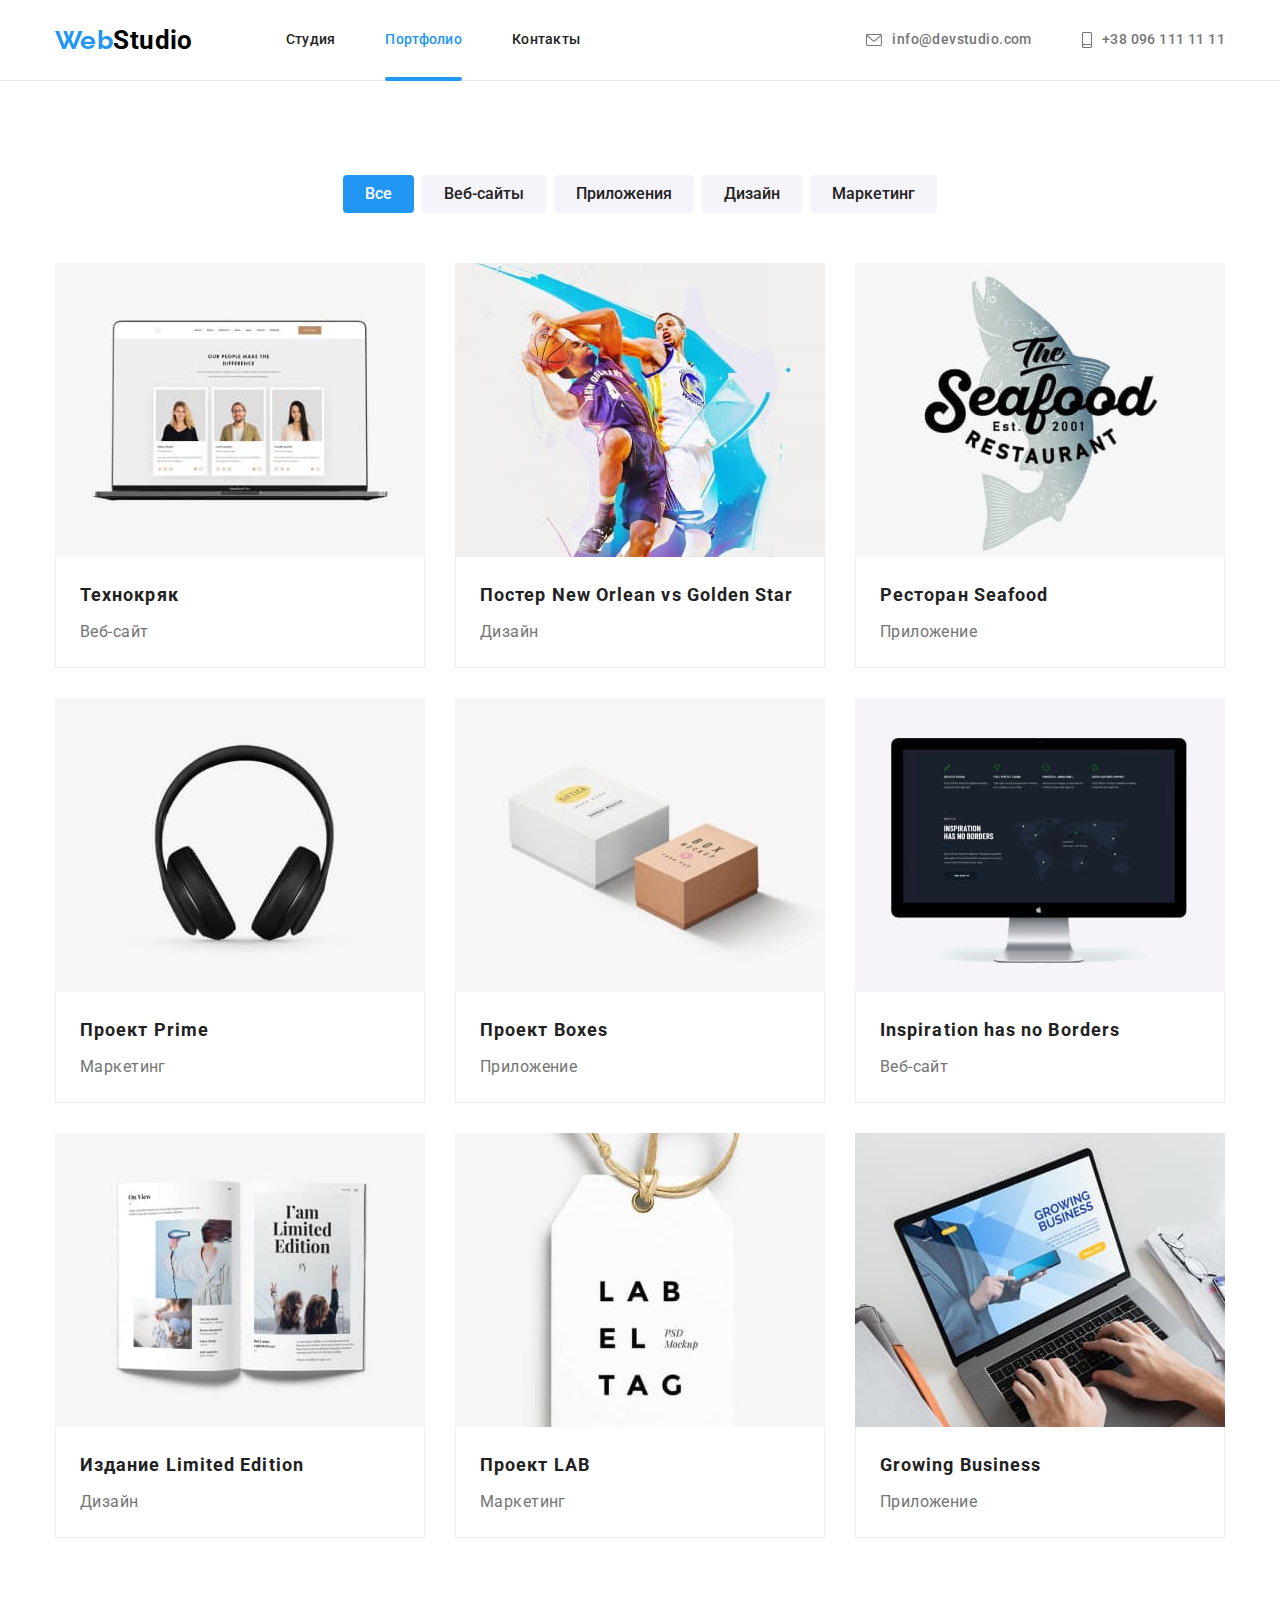
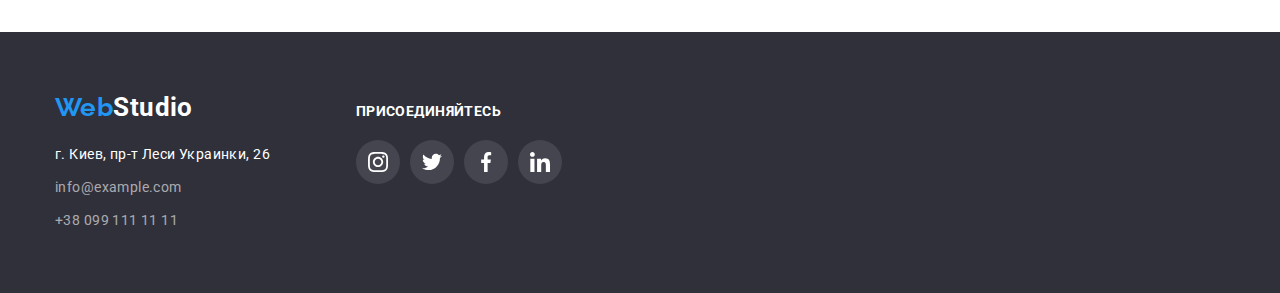
==== portfolio.html @ de64596e "Структура HW-5" ====
<!DOCTYPE html>
<html lang="ru">
  <head>
    <meta charset="UTF-8" />
    <meta http-equiv="X-UA-Compatible" content="IE=edge" />
    <meta name="viewport" content="width=device-width, initial-scale=1.0" />
    <title>Portfolio</title>
    <link rel="preconnect" href="https://fonts.googleapis.com" />
    <link rel="preconnect" href="https://fonts.gstatic.com" crossorigin />
    <link
      href="https://fonts.googleapis.com/css2?family=Raleway:wght@700&family=Roboto:wght@400;500;700;900&display=swap"
      rel="stylesheet"
    />
    <link
      rel="stylesheet"
      href="https://cdnjs.cloudflare.com/ajax/libs/modern-normalize/1.1.0/modern-normalize.min.css"
    />
    <link rel="stylesheet" href="./style.css" />
  </head>
  <body>
    <header class="header">
      <div class="container header-pages">
        <nav class="menu-nav">
          <a href="" class="logo link">Web<span class="header-logo">Studio</span></a>
          <ul class="site-nav list">
            <li class="item"><a href="./index.html" class="site-nav-link link">Студия</a></li>
            <li class="item active">
              <a href="" class="site-nav-link link active">Портфолио</a>
            </li>
            <li class="item"><a href="" class="site-nav-link link">Контакты</a></li>
          </ul>
        </nav>
        <ul class="header-contacts-nav list">
          <li class="item">
            <a href="mailto:info@devstudio.com" class="header-contacts-nav-link link">
              <svg class="header-icon" width="16" height="12">
                <use href="./images/sprite.svg#icon-envelope"></use>
              </svg>
              info@devstudio.com</a
            >
          </li>
          <li class="item">
            <a href="tel:+380961111111" class="header-contacts-nav-link link">
              <svg class="header-icon" width="10" height="16">
                <use href="./images/sprite.svg#icon-smartphone"></use>
              </svg>
              +38 096 111 11 11
            </a>
          </li>
        </ul>
      </div>
    </header>
    <main>
      <div class="container">
        <section class="portfolio section">
          <h1 class="visually-hidden">Наши работы</h1>
          <ul class="portfolio-filter list">
            <li class="item"><button type="button" class="button active">Все</button></li>
            <li class="item"><button type="button" class="button">Веб-сайты</button></li>
            <li class="item"><button type="button" class="button">Приложения</button></li>
            <li class="item"><button type="button" class="button">Дизайн</button></li>
            <li class="item"><button type="button" class="button">Маркетинг</button></li>
          </ul>
          <ul class="portfolio-work list flex-box">
            <li class="flex-item">
              <a href="" class="portfolio-link link">
                <div class="portfolio-overlay-block">
                  <img
                    src="./images/portfolio-img/tehnokrack.jpg"
                    alt="Открытый ноутбук на экране которого изображен сайт"
                    width="370"
                    height="294"
                  />
                  <p class="portfolio-overlay-text">
                    Технокряк это современная площадка распространения коронавируса. Компании
                    используют эту платформу для цифрового шпионажа и атак на защищённые сервера
                    конкурентов.
                  </p>
                </div>

                <div class="portfolio-content">
                  <h2 class="portfolio-work-title">Технокряк</h2>
                  <p class="portfolio-work-text">Веб-сайт</p>
                </div>
              </a>
            </li>
            <li class="flex-item">
              <a href="" class="portfolio-link link">
                <div class="portfolio-overlay-block">
                  <img
                    src="./images/portfolio-img/no-vs-gs-poster.jpg"
                    alt="Два баскетболиста с мячем"
                    width="370"
                    height="294"
                  />
                  <p class="portfolio-overlay-text">
                    Технокряк это современная площадка распространения коронавируса. Компании
                    используют эту платформу для цифрового шпионажа и атак на защищённые сервера
                    конкурентов.
                  </p>
                </div>

                <div class="portfolio-content">
                  <h2 class="portfolio-work-title">
                    Постер <span lang="en">New Orlean vs Golden Star</span>
                  </h2>
                  <p class="portfolio-work-text">Дизайн</p>
                </div>
              </a>
            </li>
            <li class="flex-item">
              <a href="" class="portfolio-link link">
                <div class="portfolio-overlay-block">
                  <img
                    src="./images/portfolio-img/seafood-restaurant.jpg"
                    alt="Логотип на котором изображена рыба с подписью в виде названия ресторана"
                    width="370"
                    height="294"
                  />
                  <p class="portfolio-overlay-text">
                    Технокряк это современная площадка распространения коронавируса. Компании
                    используют эту платформу для цифрового шпионажа и атак на защищённые сервера
                    конкурентов.
                  </p>
                </div>

                <div class="portfolio-content">
                  <h2 class="portfolio-work-title">Ресторан <span lang="en">Seafood</span></h2>
                  <p class="portfolio-work-text">Приложение</p>
                </div>
              </a>
            </li>
            <li class="flex-item">
              <a href="" class="portfolio-link link">
                <div class="portfolio-overlay-block">
                  <img
                    src="./images/portfolio-img/project-prime.jpg"
                    alt="Накладные наушники"
                    width="370"
                    height="294"
                  />
                  <p class="portfolio-overlay-text">
                    Технокряк это современная площадка распространения коронавируса. Компании
                    используют эту платформу для цифрового шпионажа и атак на защищённые сервера
                    конкурентов.
                  </p>
                </div>

                <div class="portfolio-content">
                  <h2 class="portfolio-work-title">Проект <span lang="en">Prime</span></h2>
                  <p class="portfolio-work-text">Маркетинг</p>
                </div>
              </a>
            </li>
            <li class="flex-item">
              <a href="" class="portfolio-link link">
                <div class="portfolio-overlay-block">
                  <img
                    src="./images/portfolio-img/project-boxes.jpg"
                    alt="Две закрытых картонных коробки"
                    width="370"
                    height="294"
                  />
                  <p class="portfolio-overlay-text">
                    Технокряк это современная площадка распространения коронавируса. Компании
                    используют эту платформу для цифрового шпионажа и атак на защищённые сервера
                    конкурентов.
                  </p>
                </div>

                <div class="portfolio-content">
                  <h2 class="portfolio-work-title">Проект <span lang="en">Boxes</span></h2>
                  <p class="portfolio-work-text">Приложение</p>
                </div>
              </a>
            </li>
            <li class="flex-item">
              <a href="" class="portfolio-link link">
                <div class="portfolio-overlay-block">
                  <img
                    src="./images/portfolio-img/inspiration-has-no-borders.jpg"
                    alt="Макбук на котором открыт сайт"
                    width="370"
                    height="294"
                  />
                  <p class="portfolio-overlay-text">
                    Технокряк это современная площадка распространения коронавируса. Компании
                    используют эту платформу для цифрового шпионажа и атак на защищённые сервера
                    конкурентов.
                  </p>
                </div>

                <div class="portfolio-content">
                  <h2 class="portfolio-work-title">
                    <span lang="en">Inspiration has no Borders</span>
                  </h2>
                  <p class="portfolio-work-text">Веб-сайт</p>
                </div>
              </a>
            </li>
            <li class="flex-item">
              <a href="" class="portfolio-link link">
                <div class="portfolio-overlay-block">
                  <img
                    src="./images/portfolio-img/limited-edition.jpg"
                    alt="Открытая книга "
                    width="370"
                    height="294"
                  />
                  <p class="portfolio-overlay-text">
                    Технокряк это современная площадка распространения коронавируса. Компании
                    используют эту платформу для цифрового шпионажа и атак на защищённые сервера
                    конкурентов.
                  </p>
                </div>

                <div class="portfolio-content">
                  <h2 class="portfolio-work-title">
                    Издание <span lang="en">Limited Edition</span>
                  </h2>
                  <p class="portfolio-work-text">Дизайн</p>
                </div>
              </a>
            </li>
            <li class="flex-item">
              <a href="" class="portfolio-link link">
                <div class="portfolio-overlay-block">
                  <img
                    src="./images/portfolio-img/project-lab.jpg"
                    alt="Картонная бирка"
                    width="370"
                    height="294"
                  />
                  <p class="portfolio-overlay-text">
                    Технокряк это современная площадка распространения коронавируса. Компании
                    используют эту платформу для цифрового шпионажа и атак на защищённые сервера
                    конкурентов.
                  </p>
                </div>

                <div class="portfolio-content">
                  <h2 class="portfolio-work-title">Проект <span lang="en">LAB</span></h2>
                  <p class="portfolio-work-text">Маркетинг</p>
                </div>
              </a>
            </li>
            <li class="flex-item">
              <a href="" class="portfolio-link link">
                <div class="portfolio-overlay-block">
                  <img
                    src="./images/portfolio-img/growing-business.jpg"
                    alt="Ноутбук за которым работает человек"
                    width="370"
                    height="294"
                  />
                  <p class="portfolio-overlay-text">
                    Технокряк это современная площадка распространения коронавируса. Компании
                    используют эту платформу для цифрового шпионажа и атак на защищённые сервера
                    конкурентов.
                  </p>
                </div>

                <div class="portfolio-content">
                  <h2 class="portfolio-work-title"><span lang="en">Growing Business</span></h2>
                  <p class="portfolio-work-text">Приложение</p>
                </div>
              </a>
            </li>
          </ul>
        </section>
      </div>
    </main>
    <footer class="footer">
      <div class="container flex-footer">
        <div class="item-footer">
          <a href="" class="logo link">Web<span class="footer-logo">Studio</span></a>
          <address>
            <p class="footer-address-text">г. Киев, пр-т Леси Украинки, 26</p>
            <ul class="footer-contacts-nav list">
              <li class="item">
                <a href="mailto:info@example.com" class="footer-contacts-nav-link link"
                  >info@example.com</a
                >
              </li>
              <li class="item">
                <a href="tel:+380991111111" class="footer-contacts-nav-link link"
                  >+38 099 111 11 11</a
                >
              </li>
            </ul>
          </address>
        </div>
        <div class="item-footer">
          <strong class="join-title">присоединяйтесь</strong>
          <ul class="social-join-list social-list list">
            <li class="social-item">
              <a
                href=""
                class="social-link join-link link"
                target="_blank"
                rel="noreferrer noopener"
                ><svg class="social-icon join-icon" aria-label="instagram">
                  <use href="./images/sprite.svg#icon-instagram"></use></svg
              ></a>
            </li>
            <li class="social-item">
              <a
                href=""
                class="social-link join-link link"
                target="_blank"
                rel="noreferrer noopener"
              >
                <svg class="social-icon join-icon" aria-label="twitter">
                  <use href="./images/sprite.svg#icon-twitter"></use></svg
              ></a>
            </li>
            <li class="social-item">
              <a
                href=""
                class="social-link join-link link"
                target="_blank"
                rel="noreferrer noopener"
              >
                <svg class="social-icon join-icon" aria-label="facebook">
                  <use href="./images/sprite.svg#icon-facebook"></use></svg
              ></a>
            </li>
            <li class="social-item">
              <a
                href=""
                class="social-link join-link link"
                target="_blank"
                rel="noreferrer noopener"
                ><svg class="social-icon join-icon" aria-label="linkedin">
                  <use href="./images/sprite.svg#icon-linkedin"></use></svg
              ></a>
            </li>
          </ul>
        </div>
      </div>
    </footer>
  </body>
</html>
---- style.css ----
:root {
  --primary-text-color: #757575;
  --secondary-text-color: #212121;
  --accent-color: #2196f3;
  --primary-bg-color: #2f303a;
  --secondary-bg-color: #f5f4fa;
  --white-color: #ffffff;
  --white-transparent-color: rgba(255, 255, 255, 0.6);
  --black-color: #000000;
  --primary-border-color: #ececec;
  --secondary-border-color: #eeeeee;
  --hero-bg-color: #c4c4c4;
  --hero-bg-overlay: rgba(47, 48, 58, 0.4);
  --icon-color: #afb1b8;
  --icon-join-bg-color: rgba(255, 255, 255, 0.1);
  --backdrop-bg-color: rgba(0, 0, 0, 0.2);
  --modal-border-color: rgba(0, 0, 0, 0.1);

  --padding-top: 94px;
  --padding-bottom: 94px;

  --margin-top: 30px;
  --margin-left: 30px;

  --item-num: 4;

  --transition-duration: 250ms;
  --transition-timing-function: cubic-bezier(0.4, 0, 0.2, 1);
}

body {
  background-color: var(--white-color);
  color: var(--primary-text-color);
  font-family: 'Roboto', sans-serif;
  font-size: 14px;
  line-height: 1.7;
  letter-spacing: 0.03em;
}
h1,
h2,
h3,
h4,
h5,
h6,
p,
ul {
  margin: 0;
  padding: 0;
}
img {
  display: block;
  max-width: 100%;
  height: auto;
}

.container {
  width: 1200px;
  margin: 0 auto;
  padding-left: 15px;
  padding-right: 15px;
}
.visually-hidden {
  position: absolute;
  clip: rect(0 0 0 0);
  width: 1px;
  height: 1px;
  margin: -1px;
}
.link {
  text-decoration: none;
}

.list {
  list-style: none;
}
.section {
  padding-top: var(--padding-top);
  padding-bottom: var(--padding-bottom);
}

.flex-box {
  display: flex;
  flex-wrap: wrap;
  margin-top: calc(var(--margin-top) * -1);
  margin-left: calc(var(--margin-left) * -1);
}

.flex-item {
  width: calc(100% / var(--item-num) - var(--margin-left));
  margin-top: var(--margin-top);
  margin-left: var(--margin-left);
}

/* header */
.header {
  border-bottom: 1px solid var(--primary-border-color);
}
.header-pages {
  display: flex;
  align-items: center;
}
.menu-nav {
  display: flex;
  align-items: center;
}
.logo {
  margin-right: 93px;

  font-family: Raleway;
  font-weight: 700;
  font-size: 26px;
  line-height: 1.19;
  color: var(--accent-color);

  transition: color var(--transition-duration) var(--transition-timing-function);
}
.header .logo:hover,
.header .logo:focus {
  color: var(--black-color);
}
.header-logo {
  color: var(--black-color);
  font-family: 'Roboto', sans-serif;
}

.site-nav {
  display: flex;
}

.site-nav > .item:not(:last-child) {
  margin-right: 50px;
}

.site-nav-link {
  display: block;
  padding-top: 32px;
  padding-bottom: 32px;

  font-weight: 500;
  line-height: 1.14;
  letter-spacing: 0.02em;
  color: var(--secondary-text-color);

  transition: color var(--transition-duration) var(--transition-timing-function);
}
.site-nav-link.active {
  color: var(--accent-color);
}
.item.active {
  position: relative;
}
.item.active::after {
  position: absolute;
  content: '';
  bottom: -1px;
  left: 0;
  display: block;
  width: 100%;
  height: 4px;
  background-color: var(--accent-color);
  border-radius: 2px;
}
.header-contacts-nav {
  display: flex;
  margin-left: auto;
}
.header-contacts-nav > .item:not(:last-child) {
  margin-right: 50px;
}
.header-contacts-nav-link {
  font-family: Roboto;
  font-style: normal;
  font-weight: 500;
  line-height: 1.14;
  color: inherit;
  fill: currentColor;
  display: flex;
  align-items: center;

  transition: color var(--transition-duration) var(--transition-timing-function);
}
.header-icon {
  margin-right: 10px;
}
.site-nav-link:hover,
.site-nav-link:focus,
.header-contacts-nav-link:hover,
.header-contacts-nav-link:focus {
  color: var(--accent-color);
}

/* main */
.overlay {
  max-width: 1600px;
  margin-left: auto;
  margin-right: auto;
  background-image: linear-gradient(to right, var(--hero-bg-overlay), var(--hero-bg-overlay)),
    url(./images/hero-bg.jpg);
  background-repeat: no-repeat;
  background-position: center;
  background-size: cover;
  background-color: var(--hero-bg-color);
}
.hero {
  /* Чтобы видеть белый цвет текста */
  padding-top: 200px;
  padding-bottom: 200px;

  text-align: center;
}
.hero-title {
  margin-bottom: 30px;

  font-weight: 900;
  font-size: 44px;
  line-height: 1.36;
  letter-spacing: 0.06em;
  text-transform: uppercase;
  color: var(--white-color);
}
.hero .button {
  padding: 10px 32px;
  border: 0;
  border-radius: 4px;

  font-weight: 700;
  font-size: 16px;
  line-height: 1.88;
  letter-spacing: 0.06em;
  color: var(--white-color);
  background-color: var(--accent-color);
  cursor: pointer;

  transition: color var(--transition-duration) var(--transition-timing-function),
    background-color var(--transition-duration) var(--transition-timing-function);
}
.hero .button:hover,
.hero .button:focus {
  color: var(--secondary-text-color);
  background-color: var(--secondary-bg-color);
}
.quality-bg-icon {
  background-color: #f5f4fa;
  padding-top: 25px;
  padding-bottom: 25px;
  display: flex;
  align-items: center;
  justify-content: center;
  border-radius: 4px;
  margin-bottom: 30px;
}
.quality-menu-title {
  margin-bottom: 10px;

  font-weight: 700;
  line-height: 1.14;
  text-transform: uppercase;
  color: var(--secondary-text-color);
}

.title {
  margin-bottom: 50px;

  font-weight: 700;
  font-size: 36px;
  line-height: 1.17;
  text-align: center;
  letter-spacing: 0.03em;
  color: var(--secondary-text-color);
}

.work.section {
  --padding-top: 0;
}
.work-menu {
  --item-num: 3;
}
.work-overlay-block {
  position: relative;
}
.work-overlay-text {
  position: absolute;
  bottom: 0;
  left: 0;
  right: 0;
  padding-top: 27px;
  padding-bottom: 27px;
  font-weight: 700;
  line-height: 1.14;
  text-align: center;
  text-transform: uppercase;
  background: rgba(47, 48, 58, 0.8);
  color: var(--white-color);
}
.team {
  background-color: var(--secondary-bg-color);
}
.team-menu > .flex-item {
  background-color: var(--white-color);
  box-shadow: 0px 1px 3px rgba(0, 0, 0, 0.12), 0px 1px 1px rgba(0, 0, 0, 0.14),
    0px 2px 1px rgba(0, 0, 0, 0.2);
  border-radius: 0px 0px 4px 4px;
}

.teammate-name {
  padding-top: 30px;
  padding-bottom: 30px;
}
.team-menu-title {
  margin-bottom: 10px;

  font-weight: 500;
  font-size: 16px;
  line-height: 1.19;
  text-align: center;
  color: var(--secondary-text-color);
}
.team-menu-text {
  margin-bottom: 16px;

  font-size: 16px;
  line-height: 1.19;
  text-align: center;
}
.social-list {
  display: flex;
  justify-content: center;
}

.social-item {
  width: 44px;
  height: 44px;
}
.social-item:not(:last-child) {
  margin-right: 10px;
}
.social-link {
  width: 100%;
  height: 100%;
  display: flex;
  justify-content: center;
  align-items: center;

  border-radius: 50%;
  background-color: var(--white-color);

  transition: background-color var(--transition-duration) var(--transition-timing-function);
}
.social-link:hover,
.social-link:focus {
  background-color: var(--accent-color);
}
.social-icon {
  width: 20px;
  height: 20px;
  fill: var(--icon-color);

  transition: fill var(--transition-duration) var(--transition-timing-function);
}
.social-link:hover .social-icon,
.social-link:focus .social-icon {
  fill: var(--white-color);
}

/* Клиенты */

.clients-title {
  margin-bottom: 50px;
}
.clients-list {
  --item-num: 6;
}
.clients-item {
  height: 92px;
}

.clients-link {
  width: 100%;
  height: 100%;
  display: flex;
  justify-content: center;
  align-items: center;
  border: 1px solid var(--icon-color);
  border-radius: 4px;

  transition: border-color var(--transition-duration) var(--transition-timing-function);
}
.clients-link:hover,
.clients-link:focus {
  border-color: var(--accent-color);
}
.clients-icon {
  fill: var(--icon-color);

  transition: fill var(--transition-duration) var(--transition-timing-function);
}
.clients-link:hover .clients-icon,
.clients-link:focus .clients-icon {
  fill: var(--accent-color);
}
/* footer */

.footer {
  padding-top: 60px;
  padding-bottom: 60px;

  /* Чтобы видеть белый цвет текста */
  background-color: var(--primary-bg-color);
}
.flex-footer {
  display: flex;
  align-items: baseline;
}
.item-footer:not(:last-child) {
  margin-right: 70px;
}
.footer .logo {
  display: block;
  margin-bottom: 20px;
}
.footer-logo {
  font-family: 'Roboto', sans-serif;
  color: var(--white-color);
}
.footer .logo:hover,
.footer .logo:focus {
  color: var(--white-color);
}

.footer-address-text {
  margin-bottom: 9px;

  font-style: normal;
  color: var(--white-color);
}

.footer-contacts-nav > .item:not(:last-child) {
  margin-bottom: 9px;
}
.footer-contacts-nav-link {
  font-style: normal;
  color: var(--white-transparent-color);

  transition: color var(--transition-duration) var(--transition-timing-function);
}

.footer-contacts-nav-link:hover,
.footer-contacts-nav-link:focus {
  color: var(--accent-color);
}
.join-title {
  display: inline-block;
  margin-bottom: 20px;

  font-weight: 700;
  font-size: 14px;
  line-height: 1.14;
  text-transform: uppercase;
  color: var(--white-color);
}
.join-link {
  background-color: var(--icon-join-bg-color);

  transition: background-color var(--transition-duration) var(--transition-timing-function);
}
.join-icon {
  fill: var(--white-color);

  transition: fill var(--transition-duration) var(--transition-timing-function);
}
/* portfolio */
.portfolio-filter {
  display: flex;
  margin-bottom: 50px;
  flex-wrap: wrap;
  justify-content: center;
}
.portfolio-filter > .item:not(:last-child) {
  margin-right: 8px;
}
.portfolio-filter .button {
  border-style: none;
  border-radius: 4px;
  padding: 6px 22px;

  cursor: pointer;
  color: var(--secondary-text-color);
  background-color: var(--secondary-bg-color);
  font-weight: 500;
  font-size: 16px;
  line-height: 1.63;

  transition: color var(--transition-duration) var(--transition-timing-function),
    background-color var(--transition-duration) var(--transition-timing-function),
    box-shadow var(--transition-duration) var(--transition-timing-function);
}
.portfolio-filter .active {
  color: var(--white-color);
  background-color: var(--accent-color);

  transition: color var(--transition-duration) var(--transition-timing-function),
    background-color var(--transition-duration) var(--transition-timing-function),
    box-shadow var(--transition-duration) var(--transition-timing-function);
}

.portfolio-filter .button:hover,
.portfolio-filter .button:focus {
  color: var(--white-color);
  background-color: var(--accent-color);
  box-shadow: 0px 3px 1px rgba(0, 0, 0, 0.1), 0px 1px 2px rgba(0, 0, 0, 0.08),
    0px 2px 2px rgba(0, 0, 0, 0.12);
}
.portfolio-work {
  --item-num: 3;
}
.portfolio-link {
  display: block;
  transition: box-shadow var(--transition-duration) var(--transition-timing-function);
}
.portfolio-link:hover,
.portfolio-link:focus {
  box-shadow: 0px 1px 1px rgba(0, 0, 0, 0.12), 0px 4px 4px rgba(0, 0, 0, 0.06),
    1px 4px 6px rgba(0, 0, 0, 0.16);
}
.portfolio-content {
  padding: 20px 24px;
  border-right: 1px solid var(--secondary-border-color);
  border-bottom: 1px solid var(--secondary-border-color);
  border-left: 1px solid var(--secondary-border-color);
}

.portfolio-work-title {
  margin-bottom: 4px;

  font-weight: 700;
  font-size: 18px;
  line-height: 2;
  letter-spacing: 0.06em;
  color: var(--secondary-text-color);
}
.portfolio-work-text {
  font-size: 16px;
  line-height: 1.88;
  color: var(--primary-text-color);
}
.portfolio-overlay-block {
  position: relative;
  overflow: hidden;
}
.portfolio-overlay-text {
  position: absolute;
  top: 0;
  left: 0;
  width: 100%;
  height: 100%;
  padding: 63px 24px;

  font-size: 18px;
  line-height: 1.56;
  color: #ffffff;
  background-color: rgba(33, 150, 243, 0.9);

  transform: translateY(100%);
  transition: transform var(--transition-duration) var(--transition-timing-function);
}
.portfolio-link:hover .portfolio-overlay-text {
  transform: translateY(0);
}

/* Модальное окно */

.backdrop {
  position: fixed;
  top: 0;
  left: 0;
  right: 0;
  bottom: 0;

  background-color: var(--backdrop-bg-color);
  opacity: 1;

  transition: opacity var(--transition-duration) var(--transition-timing-function),
    visibility var(--transition-duration) var(--transition-timing-function);
}
.backdrop.is-hidden {
  visibility: hidden;
  opacity: 0;
  pointer-events: none;
}
.backdrop.is-hidden .modal {
  opacity: 0;

  transform: translate(-50%, -50%) scale(0.1);
}
.modal {
  position: absolute;
  top: 50%;
  left: 50%;
  min-width: 528px;
  min-height: 581px;

  background-color: var(--white-color);
  box-shadow: 0px 1px 3px rgba(0, 0, 0, 0.12), 0px 1px 1px rgba(0, 0, 0, 0.14),
    0px 2px 1px rgba(0, 0, 0, 0.2);
  border-radius: 4px;
  opacity: 1;

  transform: translate(-50%, -50%) scale(1);
  transition: transform var(--transition-duration) var(--transition-timing-function),
    opacity var(--transition-duration) var(--transition-timing-function);
}

.modal-button {
  position: absolute;
  top: 8px;
  right: 8px;
  width: 30px;
  height: 30px;
  border-radius: 50%;
  padding: 0;
  display: flex;
  align-items: center;
  justify-content: center;

  border-style: none;
  border: 1px solid var(--modal-border-color);
  background-color: var(--white-color);
  font-weight: 700;
  cursor: pointer;

  transition: background-color var(--transition-duration) var(--transition-timing-function);
}
.modal-button:hover,
.modal-button:focus {
  background-color: var(--accent-color);
}
.modal-button-icon {
  transition: fill var(--transition-duration) var(--transition-timing-function);
}
.modal-button:hover .modal-button-icon,
.modal-button:focus .modal-button-icon {
  fill: var(--white-color);
}
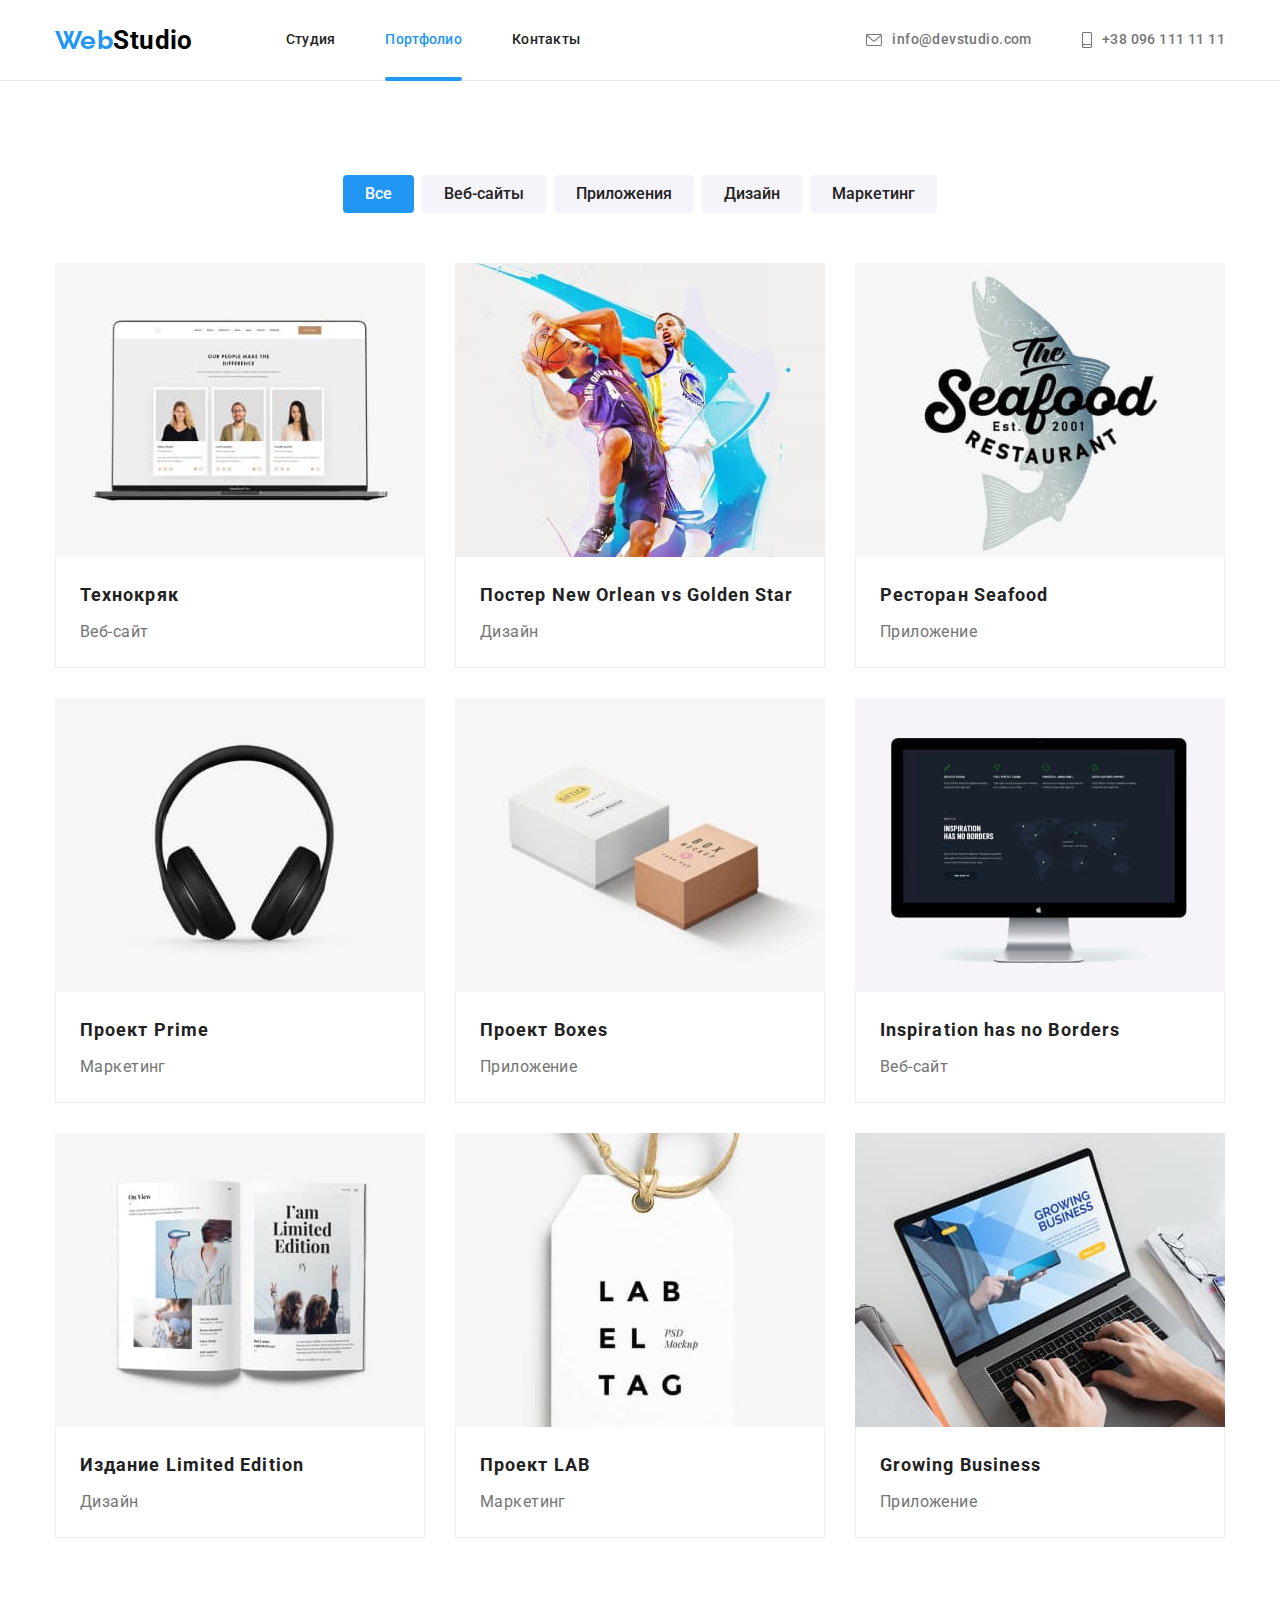
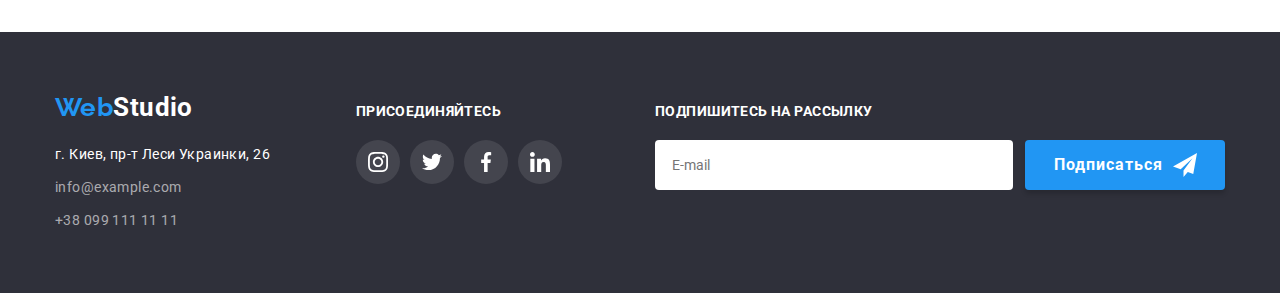
==== commit 34a53730: "ДЗ-6 Верстка 2.0" ====
--- a/portfolio.html
+++ b/portfolio.html
@@ -337,6 +337,18 @@
             </li>
           </ul>
         </div>
+        <div class="item-footer mailing-block">
+          <b class="mailing-title">Подпишитесь на рассылку</b>
+          <form class="mailing-form">
+            <input type="email" name="mailing-email" placeholder="E-mail" class="mailing-input" />
+            <button type="submit" class="btn-page mailing-btn">
+              Подписаться
+              <svg width="24" height="24" class="mailing-icon">
+                <use href="./images/icon.svg#icon-send"></use>
+              </svg>
+            </button>
+          </form>
+        </div>
       </div>
     </footer>
   </body>
--- a/style.css
+++ b/style.css
@@ -11,10 +11,15 @@
   --secondary-border-color: #eeeeee;
   --hero-bg-color: #c4c4c4;
   --hero-bg-overlay: rgba(47, 48, 58, 0.4);
+  --work-bg-overlay: rgba(47, 48, 58, 0.8);
   --icon-color: #afb1b8;
   --icon-join-bg-color: rgba(255, 255, 255, 0.1);
   --backdrop-bg-color: rgba(0, 0, 0, 0.2);
-  --modal-border-color: rgba(0, 0, 0, 0.1);
+  --modal-btn-border-color: rgba(0, 0, 0, 0.1);
+  --modal-input-border-color: rgba(33, 33, 33, 0.2);
+  --mailing-border-color: rgba(255, 255, 255, 0.3);
+  --portfolio-bg-overlay: rgba(33, 150, 243, 0.9);
+  --modal-btn-send-color: #188ce8;
 
   --padding-top: 94px;
   --padding-bottom: 94px;
@@ -111,16 +116,16 @@
   font-size: 26px;
   line-height: 1.19;
   color: var(--accent-color);
-
   transition: color var(--transition-duration) var(--transition-timing-function);
 }
-.header .logo:hover,
-.header .logo:focus {
-  color: var(--black-color);
+.header .logo:hover .header-logo,
+.header .logo:focus .header-logo {
+  color: var(--accent-color);
 }
 .header-logo {
   color: var(--black-color);
   font-family: 'Roboto', sans-serif;
+  transition: color var(--transition-duration) var(--transition-timing-function);
 }
 
 .site-nav {
@@ -218,10 +223,16 @@
   text-transform: uppercase;
   color: var(--white-color);
 }
-.hero .button {
+.btn-page {
+  display: flex;
+  margin-left: auto;
+  margin-right: auto;
+  align-items: center;
+  justify-content: space-between;
   padding: 10px 32px;
-  border: 0;
+  border-style: none;
   border-radius: 4px;
+  min-width: 200px;
 
   font-weight: 700;
   font-size: 16px;
@@ -230,12 +241,13 @@
   color: var(--white-color);
   background-color: var(--accent-color);
   cursor: pointer;
+  box-shadow: 0px 4px 4px rgba(0, 0, 0, 0.15);
 
   transition: color var(--transition-duration) var(--transition-timing-function),
     background-color var(--transition-duration) var(--transition-timing-function);
 }
-.hero .button:hover,
-.hero .button:focus {
+.btn-page:hover,
+.btn-page:focus {
   color: var(--secondary-text-color);
   background-color: var(--secondary-bg-color);
 }
@@ -289,7 +301,7 @@
   line-height: 1.14;
   text-align: center;
   text-transform: uppercase;
-  background: rgba(47, 48, 58, 0.8);
+  background: var(--work-bg-overlay);
   color: var(--white-color);
 }
 .team {
@@ -411,7 +423,7 @@
   display: flex;
   align-items: baseline;
 }
-.item-footer:not(:last-child) {
+.item-footer:first-child {
   margin-right: 70px;
 }
 .footer .logo {
@@ -467,6 +479,52 @@
   fill: var(--white-color);
 
   transition: fill var(--transition-duration) var(--transition-timing-function);
+}
+.mailing-block {
+  margin-left: auto;
+}
+.mailing-form {
+  display: flex;
+}
+.mailing-title {
+  display: inline-block;
+  margin-bottom: 20px;
+
+  font-weight: 700;
+  font-size: 14px;
+  line-height: 1.14;
+  text-transform: uppercase;
+  color: var(--white-color);
+}
+.mailing-input {
+  min-width: 358px;
+  height: 50px;
+  padding: 15px 16px;
+  border: 1px solid var(--mailing-border-color);
+  margin-right: 12px;
+
+  box-sizing: border-box;
+  border-radius: 4px;
+
+  transition: border var(--transition-duration) var(--transition-timing-function);
+}
+.mailing-input:focus,
+.mailing-input:hover {
+  outline: none;
+  border-color: var(--accent-color);
+}
+.mailing-btn {
+  padding: 10px 28px 10px 29px;
+}
+.mailing-icon {
+  fill: var(--white-color);
+
+  transition: fill var(--transition-duration) var(--transition-timing-function);
+}
+
+.mailing-btn:hover > .mailing-icon,
+.mailing-btn:focus > .mailing-icon {
+  fill: var(--accent-color);
 }
 /* portfolio */
 .portfolio-filter {
@@ -558,12 +616,13 @@
   font-size: 18px;
   line-height: 1.56;
   color: #ffffff;
-  background-color: rgba(33, 150, 243, 0.9);
+  background-color: var(--portfolio-bg-overlay);
 
   transform: translateY(100%);
   transition: transform var(--transition-duration) var(--transition-timing-function);
 }
-.portfolio-link:hover .portfolio-overlay-text {
+.portfolio-link:hover .portfolio-overlay-text,
+.portfolio-link:focus .portfolio-overlay-text {
   transform: translateY(0);
 }
 
@@ -598,6 +657,7 @@
   left: 50%;
   min-width: 528px;
   min-height: 581px;
+  padding: 40px;
 
   background-color: var(--white-color);
   box-shadow: 0px 1px 3px rgba(0, 0, 0, 0.12), 0px 1px 1px rgba(0, 0, 0, 0.14),
@@ -623,21 +683,163 @@
   justify-content: center;
 
   border-style: none;
-  border: 1px solid var(--modal-border-color);
+  border: 1px solid var(--modal-btn-border-color);
   background-color: var(--white-color);
   font-weight: 700;
   cursor: pointer;
 
   transition: background-color var(--transition-duration) var(--transition-timing-function);
 }
-.modal-button:hover,
-.modal-button:focus {
-  background-color: var(--accent-color);
-}
+
 .modal-button-icon {
   transition: fill var(--transition-duration) var(--transition-timing-function);
 }
 .modal-button:hover .modal-button-icon,
 .modal-button:focus .modal-button-icon {
+  fill: var(--accent-color);
+}
+
+.modal-title {
+  font-weight: 700;
+  font-size: 20px;
+  line-height: 1.15;
+  color: var(--secondary-text-color);
+  margin-bottom: 12px;
+  text-align: center;
+}
+
+.modal-form-group {
+  margin-bottom: 10px;
+}
+.modal-form .modal-form-group:nth-last-of-type(2) {
+  margin-bottom: 20px;
+}
+.modal-form .modal-form-group:last-of-type {
+  margin-bottom: 30px;
+}
+
+.modal-field {
+  margin-bottom: 10px;
+}
+
+.modal-label {
+  font-size: 12px;
+  line-height: 1.17;
+  letter-spacing: 0.01em;
+}
+
+.modal-input-overlay {
+  position: relative;
+  display: block;
+}
+
+.modal-input {
+  width: 100%;
+  height: 40px;
+  padding: 11px 12px 11px 42px;
+  border: 1px solid var(--modal-input-border-color);
+
+  border-radius: 4px;
+
+  transition: border var(--transition-duration) var(--transition-timing-function);
+}
+
+.modal-icon {
+  width: 18px;
+  height: 18px;
+  position: absolute;
+  top: 50%;
+  left: 12px;
+  transform: translateY(-50%);
+
+  transition: fill var(--transition-duration) var(--transition-timing-function);
+}
+
+.modal-input:focus,
+.modal-input:hover,
+.modal-input:not(:placeholder-shown) {
+  border-color: var(--accent-color);
+  outline: none;
+}
+
+.modal-input:focus + .modal-icon,
+.modal-input:hover + .modal-icon,
+.modal-input:not(:placeholder-shown) + .modal-icon {
+  fill: var(--accent-color);
+}
+
+.modal-comment {
+  height: 120px;
+  padding: 12px 16px;
+  resize: none;
+}
+.checkbox {
+  position: absolute;
+  width: 1px;
+  height: 1px;
+  margin: -1px;
+  border: none;
+  padding: 0;
+  clip: rect(0 0 0 0);
+  overflow: hidden;
+}
+.agreement-check {
+  width: 16px;
+  height: 15px;
+  display: flex;
+  margin-right: 9px;
+  border: 2px solid var(--secondary-text-color);
+
+  border-radius: 2px;
+
+  transition: border var(--transition-duration) var(--transition-timing-function);
+}
+.agreement-field:hover .agreement-check,
+.agreement-field:focus .agreement-check {
+  border-color: var(--accent-color);
+}
+.agreement-icon {
+  fill: transparent;
+}
+.checkbox:checked ~ .agreement-check {
+  border-color: var(--accent-color);
+  background-color: var(--accent-color);
+}
+.checkbox:checked ~ .agreement-check .agreement-icon {
   fill: var(--white-color);
 }
+
+.agreement-field {
+  display: flex;
+  justify-content: center;
+  align-items: center;
+
+  cursor: pointer;
+}
+.agreement-text {
+  margin-right: 5px;
+}
+
+.agreement-link {
+  position: relative;
+  text-decoration-line: none;
+  color: var(--accent-color);
+}
+.agreement-link:after {
+  position: absolute;
+  content: '';
+  display: block;
+  bottom: 5px;
+  left: 0;
+  width: 100%;
+  height: 1px;
+  background-color: var(--accent-color);
+}
+.agreement-link:hover,
+.agreement-link:focus {
+  color: var(--primary-text-color);
+}
+.modal-btn-send {
+  padding: 10px 55px 10px 56px;
+  background-color: var(--modal-btn-send-color);
+}
